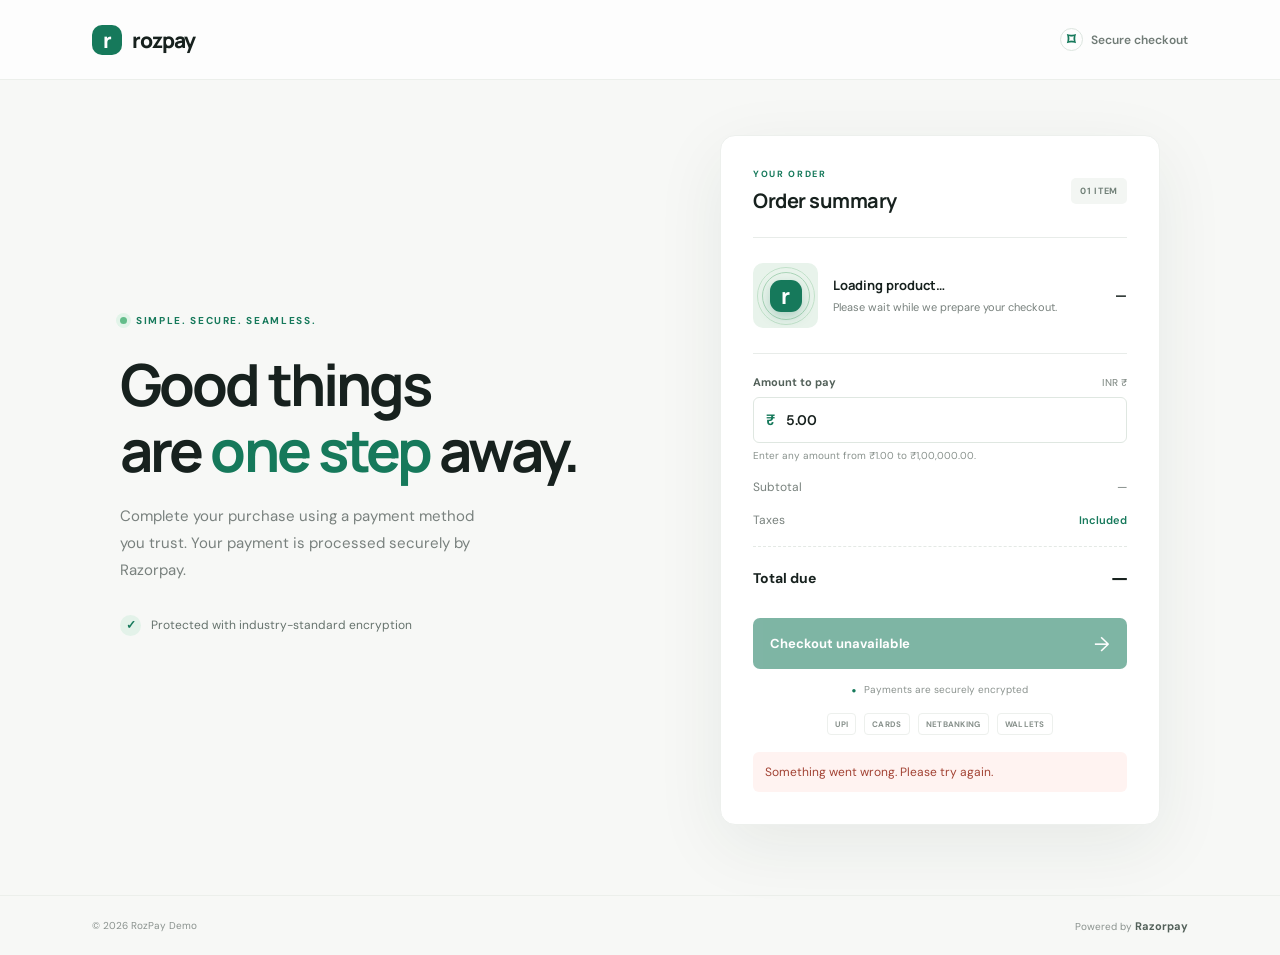
==== static/index.html @ f98f352f "first commit" ====
<!doctype html>
<html lang="en">
  <head>
    <meta charset="utf-8" />
    <meta name="viewport" content="width=device-width, initial-scale=1" />
    <meta name="theme-color" content="#f7f8fb" />
    <title>RozPay — secure checkout</title>
    <link rel="preconnect" href="https://fonts.googleapis.com" />
    <link rel="preconnect" href="https://fonts.gstatic.com" crossorigin />
    <link href="https://fonts.googleapis.com/css2?family=DM+Sans:wght@400;500;600;700&family=Manrope:wght@500;600;700;800&display=swap" rel="stylesheet" />
    <link rel="stylesheet" href="/static/styles.css" />
    <script src="https://checkout.razorpay.com/v1/checkout.js" defer></script>
    <script src="/static/app.js" defer></script>
  </head>
  <body>
    <header class="topbar">
      <a class="brand" href="/" aria-label="RozPay home"><span class="brand-mark">r</span><span>rozpay</span></a>
      <div class="secure-label"><span class="lock-icon" aria-hidden="true">⌑</span> Secure checkout</div>
    </header>

    <main class="layout">
      <section class="intro">
        <div class="eyebrow"><span class="eyebrow-dot"></span> SIMPLE. SECURE. SEAMLESS.</div>
        <h1>Good things<br />are <span>one step</span> away.</h1>
        <p class="intro-copy">Complete your purchase using a payment method you trust. Your payment is processed securely by Razorpay.</p>
        <div class="trust-row"><span class="trust-icon">✓</span><span>Protected with industry-standard encryption</span></div>
      </section>

      <section class="checkout-card" aria-labelledby="checkout-title">
        <div class="card-heading">
          <div>
            <p class="section-label">YOUR ORDER</p>
            <h2 id="checkout-title">Order summary</h2>
          </div>
          <div class="item-count">01 ITEM</div>
        </div>

        <div class="product-row">
          <div class="product-art" aria-hidden="true"><span class="art-orbit orbit-one"></span><span class="art-orbit orbit-two"></span><span class="art-core">r</span></div>
          <div class="product-info"><h3 id="product-name">Loading product…</h3><p id="product-description">Please wait while we prepare your checkout.</p></div>
          <div class="product-price" id="product-price">—</div>
        </div>

        <label class="amount-label" for="amount-input">Amount to pay <span>INR ₹</span></label>
        <div class="amount-field">
          <span aria-hidden="true">₹</span>
          <input id="amount-input" name="amount" type="number" min="1.00" max="100000.00" step="0.01" value="5.00" inputmode="decimal" required aria-describedby="amount-help" />
        </div>
        <p class="amount-help" id="amount-help">Enter any amount from ₹1.00 to ₹1,00,000.00.</p>

        <div class="summary-line"><span>Subtotal</span><span id="subtotal">—</span></div>
        <div class="summary-line"><span>Taxes</span><span class="included">Included</span></div>
        <div class="summary-total"><span>Total due</span><span id="total">—</span></div>

        <button class="pay-button" id="pay-button" type="button" disabled>
          <span id="button-label">Preparing secure checkout</span><span class="button-arrow" aria-hidden="true">→</span>
        </button>
        <p class="payment-note"><span class="note-lock" aria-hidden="true">●</span> Payments are securely encrypted</p>
        <div class="payment-methods" aria-label="Available payment methods"><span>UPI</span><span>CARDS</span><span>NETBANKING</span><span>WALLETS</span></div>
        <div class="status" id="payment-status" role="status" aria-live="polite" hidden></div>
      </section>
    </main>

    <footer><span>© <span id="year"></span> RozPay Demo</span><span>Powered by <strong>Razorpay</strong></span></footer>
  </body>
</html>
---- static/styles.css ----
:root {
  color-scheme: light;
  --ink: #17211e;
  --muted: #78817d;
  --green: #16795b;
  --green-dark: #116448;
  --line: #e8ece9;
  --paper: #fff;
  --canvas: #f7f8f6;
}
* { box-sizing: border-box; }
body { margin: 0; min-height: 100vh; background: var(--canvas); color: var(--ink); font-family: "DM Sans", sans-serif; }
.topbar { height: 80px; padding: 0 max(7.2vw, 28px); display: flex; align-items: center; justify-content: space-between; border-bottom: 1px solid #ecefeb; background: rgba(255,255,255,.78); }
.brand { display: inline-flex; align-items: center; gap: 10px; color: var(--ink); text-decoration: none; font: 800 21px Manrope, sans-serif; letter-spacing: -1px; }
.brand-mark { width: 30px; height: 30px; display: grid; place-items: center; border-radius: 10px; background: var(--green); color: white; font: 800 21px Manrope, sans-serif; }
.secure-label { display: flex; gap: 8px; align-items: center; color: #707b76; font-size: 12px; font-weight: 600; }
.lock-icon { display: grid; place-items: center; width: 23px; height: 23px; border: 1px solid #dce5df; border-radius: 50%; color: var(--green); font-size: 16px; }
.layout { width: min(1040px, calc(100% - 48px)); min-height: calc(100vh - 140px); margin: 0 auto; display: grid; grid-template-columns: 1fr 440px; align-items: center; gap: 90px; padding: 55px 0 70px; }
.intro { padding-bottom: 10px; }
.eyebrow, .section-label { color: var(--green); font-size: 10px; font-weight: 700; letter-spacing: 1.65px; }
.eyebrow { display: flex; gap: 9px; align-items: center; }
.eyebrow-dot { width: 7px; height: 7px; border-radius: 50%; background: #63bd8a; box-shadow: 0 0 0 4px #e2f4e9; }
h1 { margin: 24px 0 20px; font: 700 clamp(39px, 5vw, 58px)/1.13 Manrope, sans-serif; letter-spacing: -2.9px; }
h1 span { color: var(--green); }
.intro-copy { max-width: 380px; margin: 0; color: #79817e; font-size: 15px; line-height: 1.8; }
.trust-row { margin-top: 31px; display: flex; align-items: center; gap: 10px; color: #66736d; font-size: 12px; }
.trust-icon { display: grid; place-items: center; width: 21px; height: 21px; border-radius: 50%; background: #e3f2e9; color: var(--green); font-weight: 700; }
.checkout-card { padding: 32px; border: 1px solid #edf0ed; border-radius: 15px; background: var(--paper); box-shadow: 0 20px 70px rgba(26, 52, 38, .075); }
.card-heading { display: flex; align-items: center; justify-content: space-between; padding-bottom: 23px; border-bottom: 1px solid var(--line); }
.section-label { margin: 0 0 7px; font-size: 9px; }
h2 { margin: 0; font: 700 20px Manrope, sans-serif; letter-spacing: -.5px; }
.item-count { padding: 7px 9px; border-radius: 5px; background: #f3f6f3; color: #718078; font-size: 9px; font-weight: 700; letter-spacing: .7px; }
.product-row { min-height: 116px; display: flex; align-items: center; gap: 15px; border-bottom: 1px solid var(--line); }
.product-art { position: relative; flex: 0 0 65px; height: 65px; display: grid; place-items: center; overflow: hidden; border-radius: 10px; background: #e8f3eb; }
.art-core { z-index: 1; display: grid; place-items: center; width: 32px; height: 32px; border-radius: 11px; background: var(--green); color: white; font: 800 22px Manrope; box-shadow: 0 5px 12px #16795b44; }
.art-orbit { position: absolute; width: 48px; height: 48px; border: 1px solid #aad4b8; border-radius: 50%; }
.orbit-two { width: 58px; height: 58px; border-color: #c2e1ca; }
.product-info { flex: 1; min-width: 0; }
.product-info h3 { margin: 0 0 5px; font: 700 13px Manrope, sans-serif; }
.product-info p { margin: 0; color: var(--muted); font-size: 11px; line-height: 1.5; }
.product-price { align-self: center; font-size: 13px; font-weight: 700; white-space: nowrap; }
.amount-label { margin-top: 21px; display: flex; justify-content: space-between; align-items: center; color: #53615a; font-size: 11px; font-weight: 700; }
.amount-label span { color: #89928d; font-size: 10px; font-weight: 500; }
.amount-field { height: 46px; margin-top: 8px; padding: 0 12px; display: flex; align-items: center; gap: 9px; border: 1px solid #dfe7e1; border-radius: 6px; color: var(--green); font-size: 15px; font-weight: 700; transition: border-color .2s, box-shadow .2s; }
.amount-field:focus-within { border-color: #66a989; box-shadow: 0 0 0 3px #e8f4ed; }
.amount-field input { width: 100%; height: 100%; border: 0; outline: 0; background: transparent; color: var(--ink); font: 600 14px "DM Sans", sans-serif; }
.amount-help { margin: 6px 0 0; color: #89928d; font-size: 10px; }
.summary-line, .summary-total { display: flex; justify-content: space-between; align-items: center; color: #78817d; font-size: 12px; }
.summary-line { margin-top: 17px; }
.included { color: var(--green); font-size: 11px; font-weight: 600; }
.summary-total { margin-top: 18px; padding-top: 16px; border-top: 1px dashed #e4e9e5; color: var(--ink); font-size: 14px; font-weight: 700; }
.summary-total span:last-child { font: 700 22px Manrope, sans-serif; letter-spacing: -.5px; }
.pay-button { width: 100%; height: 51px; margin-top: 25px; padding: 0 17px; display: flex; align-items: center; justify-content: space-between; border: 0; border-radius: 7px; background: var(--green); color: white; font: 700 13px "DM Sans", sans-serif; cursor: pointer; transition: background .2s, transform .2s; }
.pay-button:not(:disabled):hover { transform: translateY(-1px); background: var(--green-dark); }
.pay-button:disabled { opacity: .55; cursor: wait; }
.button-arrow { font-size: 20px; font-weight: 400; }
.payment-note { margin: 14px 0 17px; color: #8a928e; text-align: center; font-size: 10px; }
.note-lock { margin-right: 5px; color: var(--green); font-size: 8px; }
.payment-methods { display: flex; justify-content: center; gap: 8px; }
.payment-methods span { padding: 5px 7px; border: 1px solid #edf0ed; border-radius: 4px; color: #87908b; font-size: 8px; font-weight: 700; letter-spacing: .3px; }
.status { margin-top: 17px; padding: 11px 12px; border-radius: 6px; background: #f1f7f2; color: #317752; font-size: 12px; line-height: 1.5; }
.status.error { background: #fff3f1; color: #a24233; }
.status.pending { background: #fff8e9; color: #87641d; }
.result-layout { width: min(520px, calc(100% - 36px)); min-height: calc(100vh - 140px); margin: 0 auto; display: grid; place-items: center; padding: 48px 0; }
.result-card { width: 100%; padding: 42px; border: 1px solid #edf0ed; border-radius: 15px; background: var(--paper); text-align: center; box-shadow: 0 20px 70px rgba(26, 52, 38, .075); }
.result-icon { width: 60px; height: 60px; margin: 0 auto 22px; display: grid; place-items: center; border-radius: 50%; font: 700 29px Manrope, sans-serif; }
.success-icon { background: #e3f4e9; color: #19784f; }
.failure-icon { background: #fff0ed; color: #bd503e; }
.result-card .section-label { margin: 0 0 10px; }
.failure-label { color: #b34b3b; }
.result-card h1 { margin: 0 0 13px; font: 700 clamp(27px, 6vw, 37px)/1.2 Manrope, sans-serif; letter-spacing: -1.4px; }
.result-copy { max-width: 360px; margin: 0 auto; color: #78817d; font-size: 13px; line-height: 1.7; }
.payment-id-box, .failure-reason { margin-top: 25px; padding: 15px; border: 1px solid #e8eee9; border-radius: 7px; background: #f8faf8; text-align: left; }
.payment-id-box span, .failure-reason span { display: block; margin-bottom: 7px; color: #87918b; font-size: 9px; font-weight: 700; letter-spacing: 1px; }
.payment-id-box strong { display: block; overflow-wrap: anywhere; color: #32423a; font: 600 13px "DM Sans", sans-serif; }
.failure-reason { border-color: #f2e4e1; background: #fff9f8; }
.failure-reason p { margin: 0; color: #78453e; font-size: 13px; line-height: 1.55; overflow-wrap: anywhere; }
.refund-note, .result-footnote { margin: 18px 0 0; color: #818b85; font-size: 11px; line-height: 1.65; }
.result-button { min-height: 48px; margin-top: 25px; padding: 0 16px; display: flex; justify-content: space-between; align-items: center; border-radius: 7px; background: var(--green); color: white; text-decoration: none; font-size: 12px; font-weight: 700; }
.result-button:hover { background: var(--green-dark); }
.result-button span { font-size: 19px; font-weight: 400; }
footer { min-height: 60px; padding: 0 max(7.2vw, 28px); display: flex; justify-content: space-between; align-items: center; border-top: 1px solid #ecefeb; color: #8a928e; font-size: 10px; }
footer strong { color: #53615a; font-size: 11px; }
@media (max-width: 800px) { .layout { grid-template-columns: 1fr; gap: 35px; width: min(440px, calc(100% - 36px)); padding-top: 48px; } .intro { padding: 0; } h1 { margin-top: 18px; font-size: 43px; } .intro-copy { font-size: 13px; } .trust-row { margin-top: 18px; } }
@media (max-width: 420px) { .checkout-card { padding: 24px 20px; } .topbar { height: 68px; } .layout { min-height: auto; } footer { margin-top: 20px; } }
@media (max-width: 420px) { .result-card { padding: 32px 23px; } }
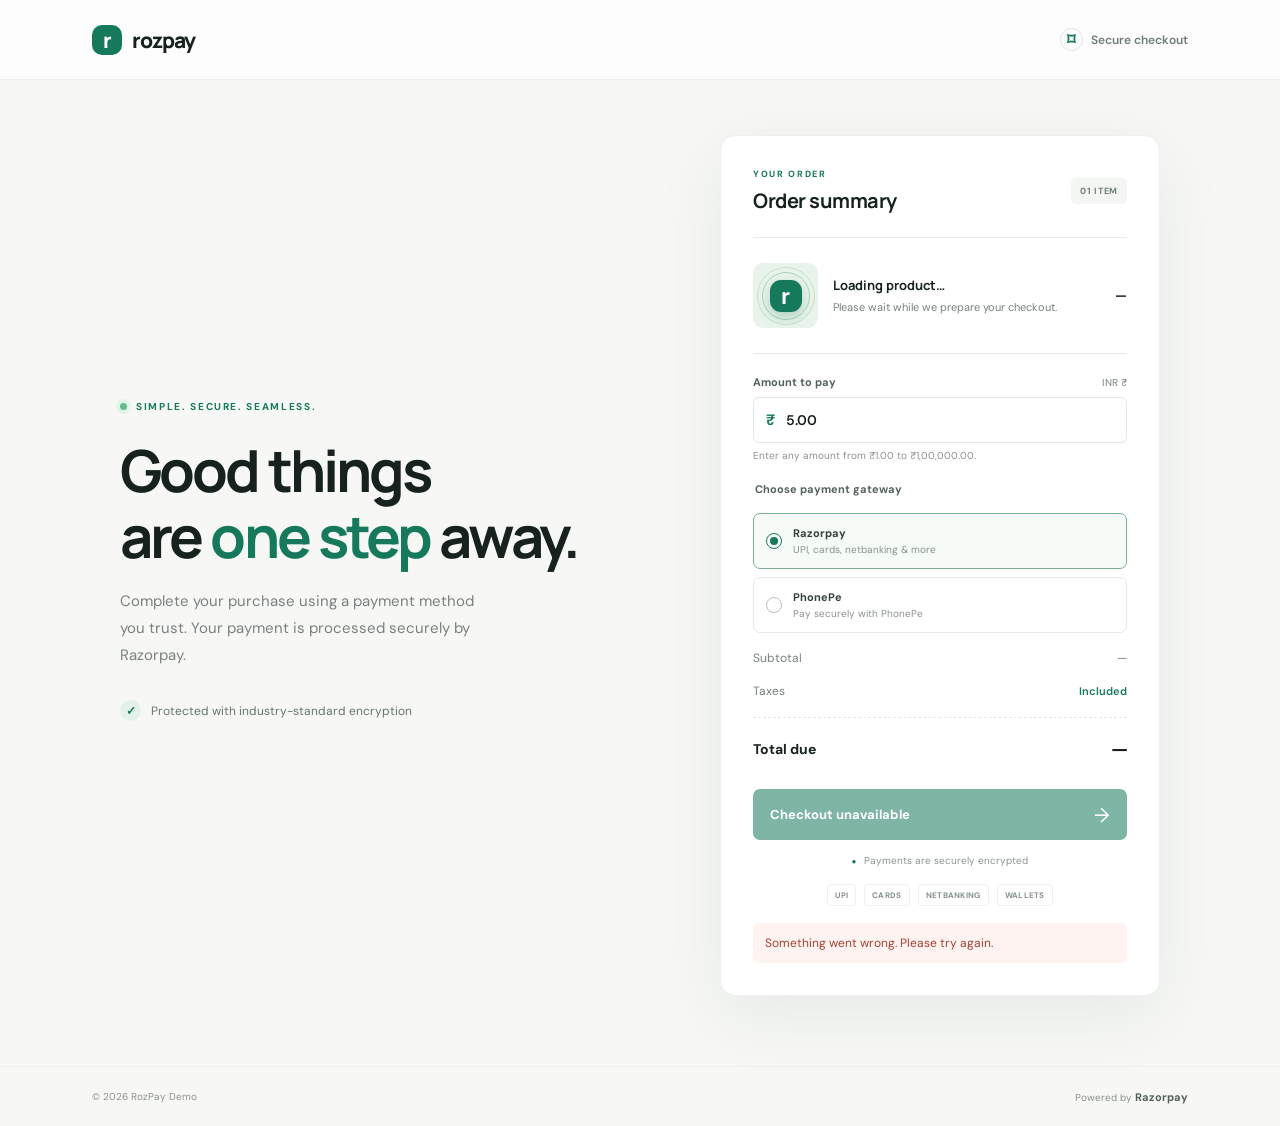
==== commit 2cb34986: "first commit1" ====
--- a/static/index.html
+++ b/static/index.html
@@ -48,6 +48,20 @@
         </div>
         <p class="amount-help" id="amount-help">Enter any amount from ₹1.00 to ₹1,00,000.00.</p>
 
+        <fieldset class="gateway-picker" id="gateway-picker">
+          <legend>Choose payment gateway</legend>
+          <label class="gateway-option" for="gateway-razorpay">
+            <input id="gateway-razorpay" type="radio" name="gateway" value="razorpay" checked />
+            <span class="gateway-radio" aria-hidden="true"></span>
+            <span class="gateway-text"><strong>Razorpay</strong><small>UPI, cards, netbanking &amp; more</small></span>
+          </label>
+          <label class="gateway-option" for="gateway-phonepe">
+            <input id="gateway-phonepe" type="radio" name="gateway" value="phonepe" />
+            <span class="gateway-radio" aria-hidden="true"></span>
+            <span class="gateway-text"><strong>PhonePe</strong><small>Pay securely with PhonePe</small></span>
+          </label>
+        </fieldset>
+
         <div class="summary-line"><span>Subtotal</span><span id="subtotal">—</span></div>
         <div class="summary-line"><span>Taxes</span><span class="included">Included</span></div>
         <div class="summary-total"><span>Total due</span><span id="total">—</span></div>
--- a/static/styles.css
+++ b/static/styles.css
@@ -45,6 +45,19 @@
 .amount-field:focus-within { border-color: #66a989; box-shadow: 0 0 0 3px #e8f4ed; }
 .amount-field input { width: 100%; height: 100%; border: 0; outline: 0; background: transparent; color: var(--ink); font: 600 14px "DM Sans", sans-serif; }
 .amount-help { margin: 6px 0 0; color: #89928d; font-size: 10px; }
+.gateway-picker { margin: 20px 0 0; padding: 0; border: 0; }
+.gateway-picker legend { margin-bottom: 9px; color: #53615a; font-size: 11px; font-weight: 700; }
+.gateway-option { position: relative; min-height: 56px; margin-top: 8px; padding: 10px 12px; display: flex; align-items: center; gap: 11px; border: 1px solid #e5eae6; border-radius: 7px; cursor: pointer; transition: border-color .15s, background .15s; }
+.gateway-option:has(input:checked) { border-color: #79b394; background: #f7fbf8; }
+.gateway-option:has(input:disabled) { opacity: .45; cursor: not-allowed; }
+.gateway-option input { position: absolute; width: 1px; height: 1px; opacity: 0; }
+.gateway-option input:focus-visible + .gateway-radio { outline: 2px solid #16795b; outline-offset: 3px; }
+.gateway-radio { width: 16px; height: 16px; flex: 0 0 16px; display: grid; place-items: center; border: 1px solid #b7c2bb; border-radius: 50%; }
+.gateway-option input:checked + .gateway-radio { border-color: var(--green); }
+.gateway-option input:checked + .gateway-radio::after { width: 8px; height: 8px; border-radius: 50%; background: var(--green); content: ""; }
+.gateway-text { display: grid; gap: 3px; }
+.gateway-text strong { color: #344139; font-size: 11px; }
+.gateway-text small { color: #89928d; font-size: 10px; }
 .summary-line, .summary-total { display: flex; justify-content: space-between; align-items: center; color: #78817d; font-size: 12px; }
 .summary-line { margin-top: 17px; }
 .included { color: var(--green); font-size: 11px; font-weight: 600; }
